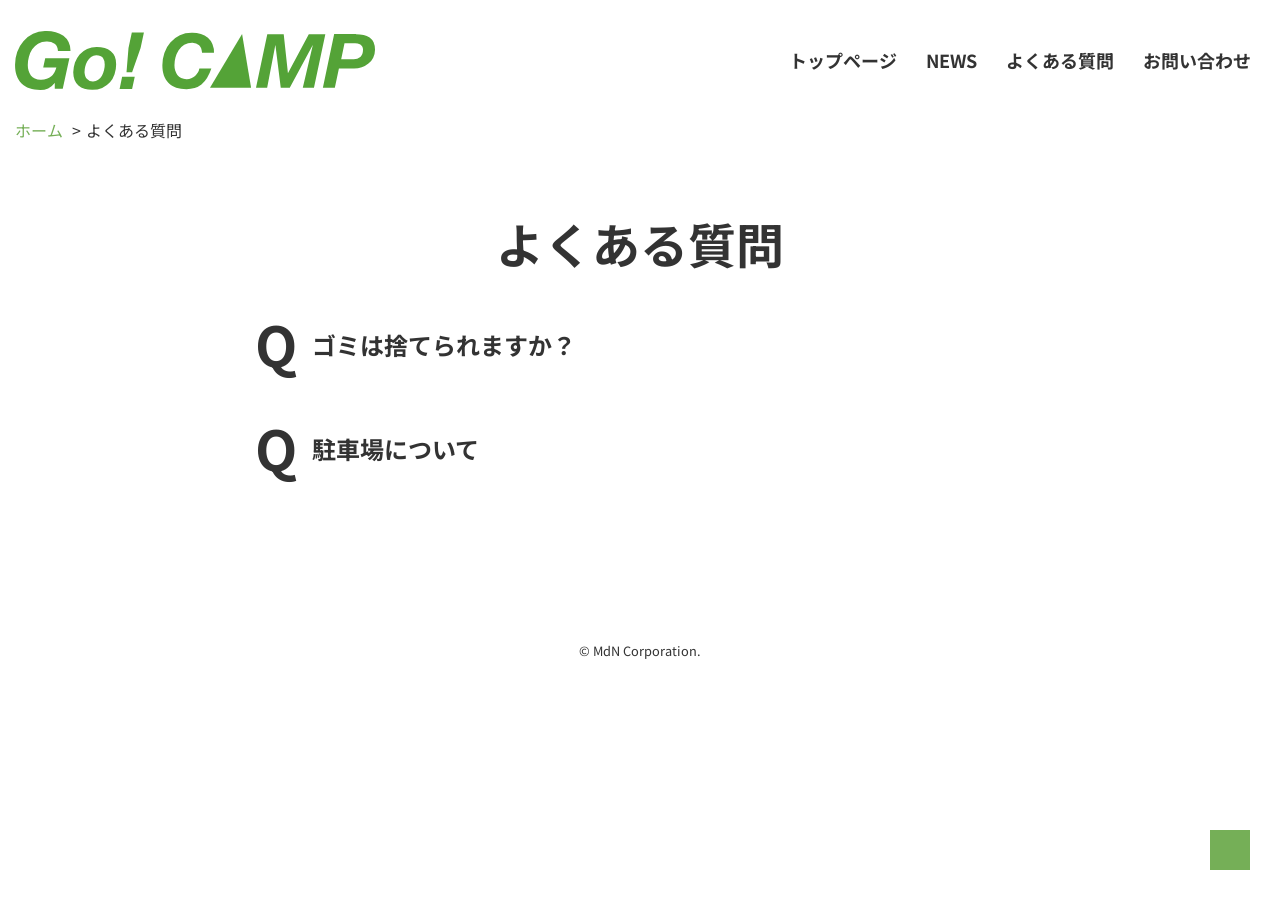
==== faq.html @ 6f8e7041 "create develop" ====
<!DOCTYPE html>
<html lang="ja">
<head>
  <meta charset="UTF-8">
  <meta name="viewport" content="width=device-width">
  <title>Go! CAMP - よくある質問</title>
  <link rel="icon" href="img/favicon.ico">
  <link rel="preconnect" href="https://fonts.gstatic.com">
  <link href="https://fonts.googleapis.com/css2?family=Noto+Sans+JP:wght@400;700&display=swap" rel="stylesheet">
  <link rel="stylesheet" href="css/normalize.css">
  <link rel="stylesheet" href="css/style.css">
  <script src="https://ajax.googleapis.com/ajax/libs/jquery/3.5.1/jquery.min.js"></script>
  <script src="js/script.js"></script>
</head>
<body>
  <header>
    <div class="header-logo">
      <a href="index.html">
        <img src="img/logo.svg" alt="Go! CAMP" width="240">
      </a>
    </div>
    <button id="hamburger" class="header-button">
      <span class="icon"></span>
    </button>
    <nav class="header-gnav">
      <ul>
        <li>
          <a href="index.html">トップページ</a>
        </li>
        <li>
          <a href="list.html">NEWS</a>
        </li>
        <li>
          <a href="faq.html">よくある質問</a>
        </li>
        <li>
          <a href="contact.html">お問い合わせ</a>
        </li>
      </ul>
    </nav>
  </header>
  <nav class="breadcrumb">
    <ol>
      <li>
        <a href="index.html">ホーム</a>
      </li>
      <li>
        よくある質問
      </li>
    </ol>
  </nav>
  <main>
    <h1 class="heading-title">よくある質問</h1>
    <section class="faq-section">
      <div class="faq-content">
        <h2>ゴミは捨てられますか？</h2>
        <p>
          ペットボトル、ビン・カン、生ごみ、可燃ごみ、プラスチック、不燃ごみに分別後、指定のゴミ捨て場にお出しください。<br>
          当地域の粗大ごみに分類されるごみはお持ち帰りとなりますのでご了承ください。ゴミの持ち込みはご遠慮くださるようお願いいたします。
        </p>
      </div>
      <div class="faq-content">
        <h2>駐車場について</h2>
        <p>
          駐車場は3箇所ございます。地図をご参照ください。夏期はたいへん混み合いますので、各種交通機関もご利用ください。<br>
          駐車場内で起きました事故、トラブル等については一切の責任を負いかねます。
        </p>
      </div>
    </section>
  </main>
  <div id="pagetop" class="pagetop"></div>
  <footer>
    <small>&copy; MdN Corporation.</small>
  </footer>
</body>
</html>
---- css/style.css ----
@charset "UTF-8";

* {
  box-sizing: border-box;
}

html {
  font-size: 62.5%;
}

body {
  color: #333;
  font-family: -apple-system, BlinkMacSystemFont, 'Noto Sans JP', 'ヒラギノ角ゴ ProN W3', 'ヒラギノ角ゴ W3', 'Hiragino Kaku Gothic ProN', 'メイリオ', Meiryo, sans-serif;
  font-size: 1.4rem;
  line-height: 1.8;
}

h1,
h2,
h3,
h4 {
  line-height: 1.5;
}

.heading-title {
  font-size: 2.8rem;
  margin-bottom: .5em;
  text-align: center;
}

a {
  color: #75af57;
  text-decoration: none;
  transition: opacity .3s;
}

a:hover {
  opacity: .8;
}

img {
  height: auto;
  vertical-align: bottom;
  max-width: 100%;
}

ul {
  list-style: none;
  padding: 0;
}

section,
article {
  margin: 0 auto;
  padding: 0 15px;
  max-width: 1140px;
}

.pc-hide {
  display: none;
}

header {
  align-items: flex-start;
  display: flex;
  justify-content: space-between;
  margin: 0 auto;
  padding: 20px 15px 10px;
  position: relative;
  max-width: 1300px;
  z-index: 100;
}

.header-button {
  align-items: center;
  background-color: transparent;
  border: none;
  display: flex;
  justify-content: center;
  height: 75px;
  position: fixed;
  right: 0;
  top: 0;
  width: 75px;
  z-index: 100;
}

.header-button .icon {
  background-color: #333;
  display: block;
  margin: 0 auto;
  height: 2px;
  position: relative;
  top: 0;
  transition: .3s ease;
  width: 24px;
}

.header-button .icon:before,
.header-button .icon:after {
  content: '';
  background-color: #333;
  display: block;
  left: 0;
  margin: 0 auto;
  height: 2px;
  position: absolute;
  transition: .3s ease;
  width: 100%;
}

.header-button .icon::before {
  top: 8px;
}

.header-button .icon::after {
  bottom: 8px;
}

.header-gnav {
  background-color: rgba(255, 255, 255, .9);
  height: 100%;
  position: fixed;
  right: 0;
  text-align: center;
  top: 0;
  transform: translateX(100%);
  transition: .3s ease;
  width: 100%;
}

.header-gnav ul {
  align-items: center;
  display: flex;
  flex-direction: column;
  height: 100%;
  justify-content: center;
  margin: 0;
}

.header-gnav a {
  color: #333;
  display: block;
  font-size: 1.8rem;
  font-weight: bold;
  padding: .8em;
}

.open .header-button .icon {
  background-color: transparent;
}

.open .header-button .icon::before {
  top: 0;
  transform: rotate(45deg);
}

.open .header-button .icon::after {
  bottom: 0;
  transform: rotate(-45deg);
}

.open .header-gnav {
  transform: translateX(0);
}

.top .icon,
.top .icon::before,
.top .icon::after {
  background-color: #eee;
}

.top.open .icon {
  background-color: transparent;
}

.top.open .icon::before,
.top.open .icon::after {
  background-color: #000;
}

.hero {
  background: url(../img/photo-hero.jpg) no-repeat center center/cover;
  display: flex;
  flex-direction: column;
  justify-content: center;
  height: 420px;
  margin: 0 auto;
  position: relative;
  text-align: center;
  transform: translateY(-70px);
  max-width: 1300px;
  z-index: 10;
}

.hero h1 {
  color: #fff;
  font-size: 3.1rem;
  letter-spacing: .03em;
  margin-top: 0;
}

.hero p {
  color: #fff;
  font-size: 1.6rem;
  font-weight: bold;
  letter-spacing: .01em;
  line-height: 1.5;
  margin-top: 0;
}

.top-feature {
  position: relative;
  text-align: center;
  z-index: 1;
}

.top-feature .top-feature_box {
  padding: 0 30px 20px;
}

.top-feature h2 {
  font-size: 2.8rem;
  margin-bottom: .5em;
}

.top-feature p {
  text-align: left;
}

.top-feature a {
  border-bottom: 2px solid #75af57;
  font-size: 1.8rem;
  padding-bottom: .2em;
}

.top-list {
  display: flex;
  flex-wrap: wrap;
  margin: 0;
}

.top-list li {
  margin-bottom: 30px;
  width: 100%;
}

.top-list li a {
  align-items: center;
  display: flex;
}

.top-list li .top-list_img {
  flex: 0 0 120px;
}

.top-list li .top-list_info {
  margin-left: 20px;
}

.top-list li time {
  color: #333;
  font-size: 1.4rem;
}

.top-list li .top-list_title {
  line-height: 1.4;
  margin-top: .25em;
}

.breadcrumb {
  padding: 15px 15px 0 ;
}

.breadcrumb ol {
  display: flex;
  flex-wrap: wrap;
  list-style: none;
  margin: 0;
  padding: 0;
}

.breadcrumb ol li::after {
  content: '>';
  margin: 0 5px;
}

.breadcrumb ol li:last-child::after {
  content: '';
}

main {
  padding: 30px 0;
}

.news-article {
  max-width: 800px;
}

.news-article h1 {
  font-size: 2rem;
  line-height: 1.4;
  margin: 0 0 .5em;
}

.post-date {
  margin: 0 0 10px;
}

.news-article time {
  font-size: 1.2rem;
}

.news-article h3,
.news-article h4 {
  margin: 2em 0 .5em;
}

.news-article h3 {
  font-size: 1.9rem;
}

.news-article h4 {
  font-size: 1.7rem;
}

.news-article ul,
.news-article ol {
  padding-left: 1.5em;
}

.news-article ul {
  list-style: disc;
}

.news-article figure {
  margin: 0;
  text-align: center;
}

.news-article figcaption {
  font-size: 1.4rem;
}

.news-article blockquote {
  border-left: 5px solid #dcd6cb;
  margin-left: 0;
  padding-left: .8em;
}

.faq-section {
  max-width: 800px;
}

.faq-section .faq-content {
  margin-bottom: 60px;
}

.faq-section h2,
.faq-section p {
  display: flex;
  margin-top: 1.2em;
}

.faq-section p {
  display: none;
}

.faq-section h2::before,
.faq-section p::before {
  font-size: 4rem;
  font-weight: bold;
  line-height: 1;
  margin: -.16em 15px 0 0;
}

.faq-section h2::before {
  content: 'Q';
}

.faq-section p::before {
  color: #4eb0b5;
  content: 'A';
}

.contact-description {
  line-height: 2.6;
  margin-bottom: 26px;
}

.contact-form {
  border-collapse: collapse;
  margin: 0 auto 20px;
  max-width: 760px;
  width: 100%;
}

.contact-form th,
.contact-form td {
  display: block;
  padding: .8em;
}

.contact-form th {
  background: #fbf9f6;
  font-weight: 400;
  text-align: left;
  width: 100%;
}

.contact-form input[type=text],
.contact-form input[type=tel],
.contact-form input[type=email],
.contact-form textarea {
  border: 1px solid #e1d9cc;
  padding: .8em;
}

.contact-form input[type=text],
.contact-form input[type=tel] {
  max-width: 270px;
  width: 100%;
}

.contact-form input[type=email] {
  max-width: 400px;
  width: 100%;
}

.contact-form textarea {
  height: 200px;
  overflow-y: scroll;
  resize: none;
  width: 100%;
}

.contact-submit {
  margin: 0 auto 50px;
}

.contact-submit input {
  background: #9d886d;
  border: none;
  border-radius: 5px;
  color: #fff;
  cursor: pointer;
  display: block;
  margin: 0 auto;
  padding: 1.2em 4em;
}

.contact-policy {
  background: #fbf9f6;
  font-size: 1.2rem;
  line-height: 2.4;
  margin: 0 auto;
  padding: 20px;
  max-width: 720px;
  width: 100%;
}

.news-list {
  max-width: 800px;
}

.news-list ol {
  list-style: none;
  margin: 0;
  padding: 0;
}

.news-list li {
  margin-bottom: 20px;
}

.news-list li:last-child {
  margin-bottom: 0;
}

.news-list li a {
  display: flex;
  justify-content: space-between;
}

.news-list-img {
  align-items: center;
  display: flex;
  justify-content: center;
  width: 120px;
}

.news-list-img img {
  display: block;
  height: auto;
  max-height: 100%;
  max-width: 100%;
  width: auto;
}

.news-list-info {
  width: calc(95% - 120px);
}

.pagetop {
  background-color: #75af57;
  bottom: 30px;
  height: 40px;
  position: fixed;
  right: 30px;
  width: 40px;
  z-index: 99;
}

footer {
  padding: 70px 0 10px;
  text-align: center;
}

@media screen and (min-width: 768px) {
  .sp-hide {
    display: none;
  }

  .pc-hide {
    display: block;
  }

  .heading-title {
    font-size: 3.6rem;
  }

  header {
    align-items: center;
  }

  .header-button {
    display: none;
  }

  .header-gnav {
    background: none;
    position: relative;
    transform: translateX(0);
  }

  .header-gnav ul {
    flex-direction: row;
    justify-content: flex-end;
  }

  .hero {
    transform: translateY(0);
  }

  .top-feature {
    align-items: flex-start;
    background-color: #f3f2e8;
    display: flex;
    justify-content: center;
    padding: 100px 0 50px;
    text-align: left;
    transform: translateY(-50px);
  }

  .top-feature:last-of-type {
    flex-direction: row-reverse;
    padding: 50px 0 80px;
  }

  .top-feature .top-feature_box {
    background-color: #fff;
    padding: 0 60px 30px 40px;
    max-width: 600px;
  }

  .top-feature:last-of-type .top-feature_box {
    padding: 0 40px 30px 60px;
  }

  .top-feature .top-feature-img {
    transform: translate(-30px, 40px);
    max-width: 48vw;
  }

  .top-feature:last-of-type .top-feature-img {
    transform: translate(30px, 40px);
  }

  .top-list li {
    padding: 0 10px;
    width: 50%;
  }

  .breadcrumb {
    margin: 0 auto;
    max-width: 1300px;
  }

  .news-article h1 {
    font-size: 2.4rem;
  }

  .news-article time {
    font-size: 1.4rem;
  }

  .faq-section h2,
  .faq-section p {
    margin-top: 2em;
  }

  .faq-section h2:before,
  .faq-section p:before {
    font-size: 5.5rem;
    margin-top: -.2em;
  }

  .contact-description {
    text-align: center;
  }

  .contact-form {
    border-right: 1px solid #e1d9cc;
    border-top: 1px solid #e1d9cc;
  }

  .contact-form th,
  .contact-form td {
    border-left: 1px solid #e1d9cc;
    border-bottom: 1px solid #e1d9cc;
    display: table-cell;
  }

  .contact-form th {
    width: 210px;
  }

  .contact-form input[type=text],
  .contact-form input[type=tel] {
    max-width: 300px;
  }

  .news-list li {
    margin-bottom: 40px;
  }

  .news-list-img {
    width: 240px;
  }

  .news-list-info {
    width: calc(95% - 240px);
  }

  .pagetop {
    cursor: pointer;
  }
}

@media screen and (min-width: 992px) {
  body {
    font-size: 1.6rem;
  }

  .heading-title {
    font-size: 4.8rem;
  }

  header {
    padding-top: 30px;
  }

  header .header-logo {
    flex: none;
  }

  header .header-logo img {
    width: 360px;
  }

  .hero {
    height: 600px;
  }

  .hero h1 {
    font-size: 6rem;
    letter-spacing: .05em;
    margin-bottom: .25em;
  }

  .hero p {
    font-size: 2.4rem;
    letter-spacing: .04em;
  }
}
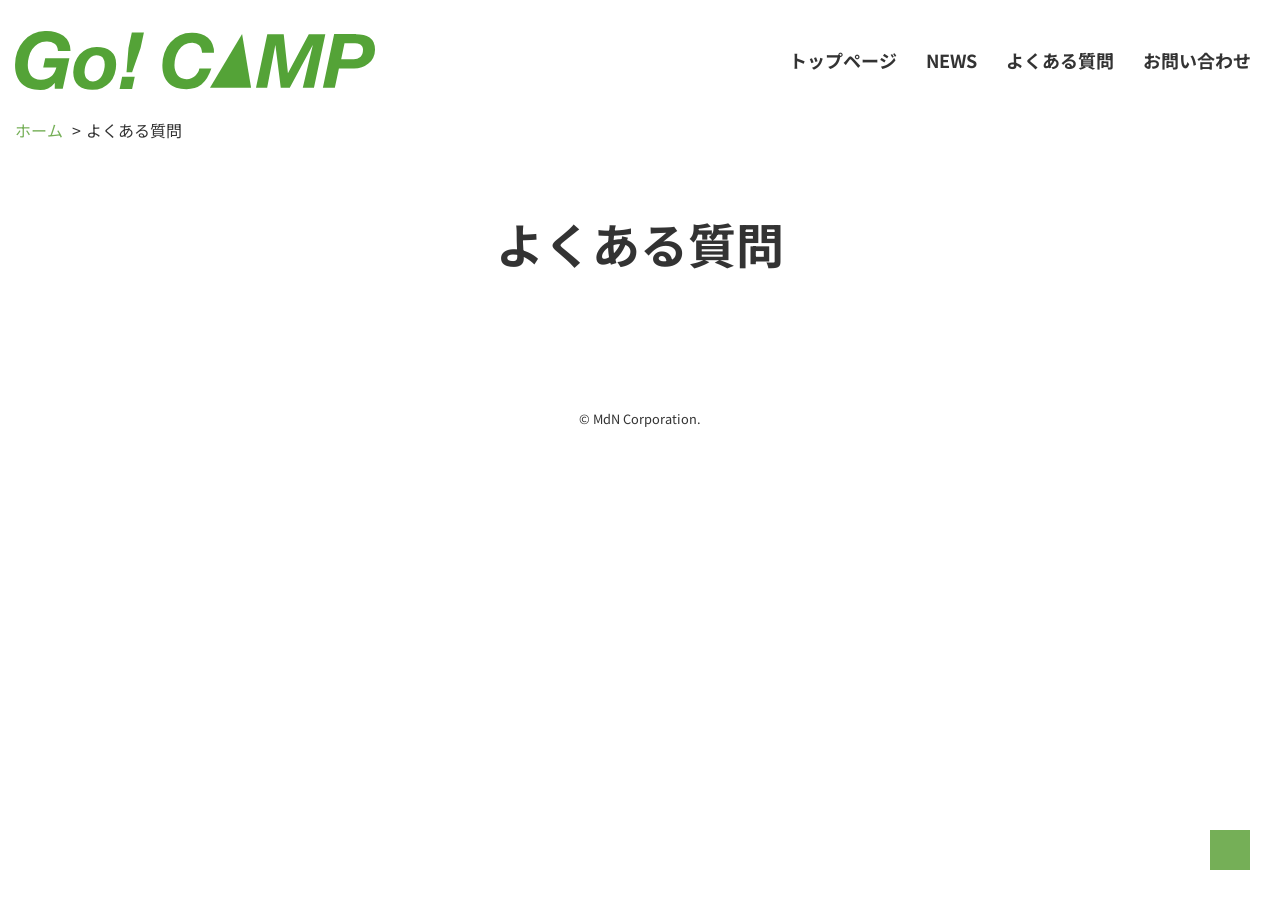
==== commit a9c9cde3: "0826" ====
--- a/faq.html
+++ b/faq.html
@@ -51,22 +51,6 @@
   </nav>
   <main>
     <h1 class="heading-title">よくある質問</h1>
-    <section class="faq-section">
-      <div class="faq-content">
-        <h2>ゴミは捨てられますか？</h2>
-        <p>
-          ペットボトル、ビン・カン、生ごみ、可燃ごみ、プラスチック、不燃ごみに分別後、指定のゴミ捨て場にお出しください。<br>
-          当地域の粗大ごみに分類されるごみはお持ち帰りとなりますのでご了承ください。ゴミの持ち込みはご遠慮くださるようお願いいたします。
-        </p>
-      </div>
-      <div class="faq-content">
-        <h2>駐車場について</h2>
-        <p>
-          駐車場は3箇所ございます。地図をご参照ください。夏期はたいへん混み合いますので、各種交通機関もご利用ください。<br>
-          駐車場内で起きました事故、トラブル等については一切の責任を負いかねます。
-        </p>
-      </div>
-    </section>
   </main>
   <div id="pagetop" class="pagetop"></div>
   <footer>
